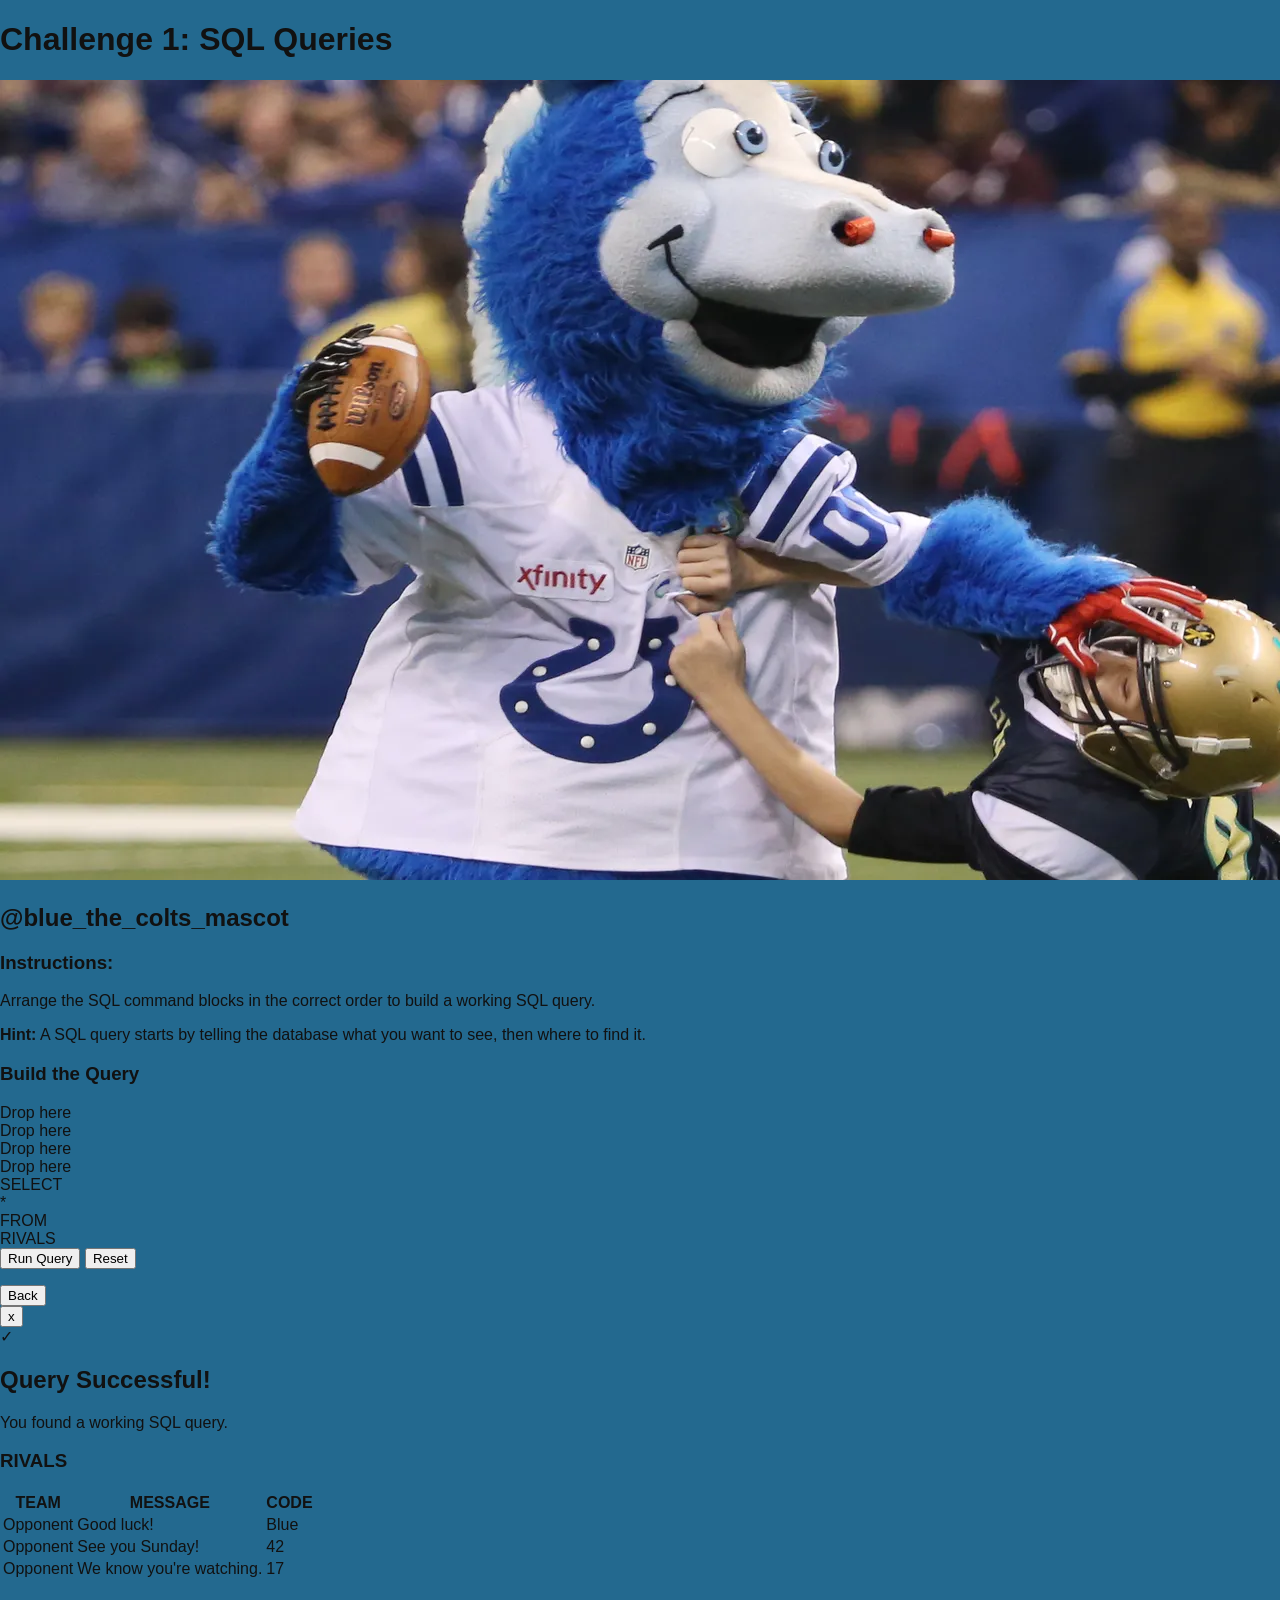
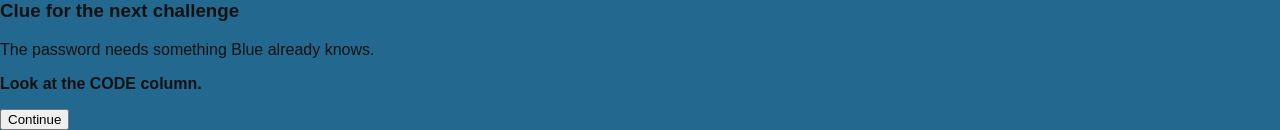
==== challenge1.html @ 8aa00e10 "Add files via upload" ====
<!DOCTYPE html>
<html lang="en">
<head>
    <meta charset="UTF-8">
    <meta name="viewport" content="width=device-width, initial-scale=1.0">
    <title>Blue Social Page - Challenge 1</title>
    <link rel="stylesheet" href="style.css">
    <script src="escape.js" defer></script>
</head>
<body>
    <h1 class="challenge-title">Challenge 1: SQL Queries</h1>

    <main class="challenge-container">
        
        <!-- IMAGE -->
         <img src="images/bluepost1.jpg" alt="Blue the Colts Mascot" class="challenge-image">

        <!-- USERNAME -->
         <h2>@blue_the_colts_mascot</h2>

        <!-- INSTRUCTIONS -->
         <section class="instructions">
            <h3>Instructions:</h3>
            <p>Arrange the SQL command blocks in the correct order to build a working SQL query.</p>
            <p class="hint">
                <strong>Hint:</strong>
                A SQL query starts by telling the database what you want to see, then where to find it.
            </p>
         </section>

         <!-- SQL QUERY AREA -->
          <section class="sql-area">
            <h3>Build the Query</h3>

            <!-- Drop zones -->
             <div class="query-slots" id="querySlots">
                <div class="query-slot" data-position="0">
                    <span>Drop here</span>
                </div>
                <div class="query-slot" data-position="1">
                    <span>Drop here</span>
                </div>
                <div class="query-slot" data-position="2">
                    <span>Drop here</span>
                </div>
                <div class="query-slot" data-position="3">
                    <span>Drop here</span>
                </div>
             </div>

             <!-- Available blocks -->
              <div class="sql-blocks" id="sqlBlocks">
                <div class="sql-block" draggable="true" data-value="SELECT">SELECT</div>
                <div class="sql-block" draggable="true" data-value="*">*</div>
                <div class="sql-block" draggable="true" data-value="FROM">FROM</div>
                <div class="sql-block" draggable="true" data-value="RIVALS">RIVALS</div>
              </div>

              <div class="query-buttons">
                <button type="button" id="runQuery">Run Query</button>
                <button type="button" id="resetQuery">Reset</button>
              </div>
              <p id="queryMessage" class="query-message"></p>
          </section>
    </main>

    <!-- BACK BUTTON -->
     <button type="button" class="back-button" onclick="window.location.href='index.html'">Back</button>

    <!-- SUCCESS POPUP -->
     <div class="popup-overlay" id="successPopup">
        <div class="success-popup">
            <button type="button" class="close-popup" id="closePopup" aria-label="Close">x</button>
            <div class="success-icon">✓</div>

            <h2>Query Successful!</h2>

            <p>You found a working SQL query.</p>

            <!-- FAKE SQL TABLE -->
            <div class="fake-table-container">
                <h3>RIVALS</h3>
                <table>
                    <thead>
                        <tr>
                            <th>TEAM</th>
                            <th>MESSAGE</th>
                            <th>CODE</th>
                        </tr>
                    </thead>
                    <tbody>
                        <tr>
                            <td>Opponent</td>
                            <td>Good luck!</td>
                            <td>Blue</td>
                        </tr>
                        <tr>
                            <td>Opponent</td>
                            <td>See you Sunday!</td>
                            <td>42</td>
                        </tr>
                        <tr>
                            <td>Opponent</td>
                            <td>We know you're watching.</td>
                            <td>17</td>
                        </tr>
                    </tbody>
                </table>
            </div>

            <!-- NEXT CHALLENGE CLUE -->
            <div class="next-clue">
                <h3>Clue for the next challenge</h3>
                <p>The password needs something Blue already knows.</p>
                <p><strong>Look at the CODE column.</strong></p>
            </div>
            <button type="button" class="continue-button" id="continueButton">Continue</button>
        </div>
     </div>
</body>
</html>
---- style.css ----
* {
    box-sizing: border-box;
}

body {
    margin: 0;
    font-family: Arial, Helvetica, sans-serif;
    background-color: #23698f;
    color: #111;
}

.profile {
    max-width: 1050px;
    margin: 0 auto;
    padding: 30px;
}

/* PROFILE HEADER */

.profile-header {
    display: flex;
    align-items: center;
    gap: 40px;
}

.profile-picture {
    width: 250px;
    height: 250px;
    border-radius: 50%;
    object-fit: cover;
    border: 6px solid white;
}

.profile-info {
    flex: 1;
}

.username-row {
    display: flex;
    align-items: center;
    gap: 15px;
}

.username-row h1 {
    background-color: #dce3e8;
    padding: 12px 24px;
    border-radius: 30px;
    margin: 0;
    font-size: 28px;
}

.verified {
    width: 55px;
    height: 55px;
    display: flex;
    align-items: center;
    justify-content: center;
    border-radius: 50%;
    background-color: #3da2ff;
    color: white;
    font-size: 34px;
    font-weight: bold;
}

/* STATS */

.stats {
    margin-top: 30px;
    background-color: #cbd4dc;
    border-radius: 40px;
    padding: 22px;
    display: flex;
    justify-content: space-around;
    text-align: center;
}

.stats div {
    display: flex;
    flex-direction: column;
}

.number {
    font-size: 44px;
    font-weight: bold;
}

/* SCENARIO */

.scenario {
    margin-top: 25px;
    background-color: #cbd4dc;
    border-radius: 35px;
    padding: 25px 30px;
    font-size: 19px;
    line-height: 1.5;
}

.scenario h2 {
    margin-top: 0;
}

/* POSTS */

.post-grid {
    margin-top: 30px;
    display: grid;
    grid-template-columns: repeat(3, 1fr);
    gap: 25px;
}

.post {
    position: relative;
    width: 100%;
    aspect-ratio: 1 / 1;
    overflow: hidden;
    padding: 0;
    border: none;
    border-radius: 32px;
    background-color: #ddd;
}

.post img {
    width: 100%;
    aspect-ratio: 1 / 1;
    object-fit: cover;
    border-radius: 25px;
    background-color: #dce3e8;
}

.challenge {
    cursor: not-allowed;
    transition: transform 0.25s ease, box-shadow 0.25s ease, filter 0.25s ease;
}

.challenge.locked {
    cursor: not-allowed;
    filter: saturate(0.7);
    opacity: 0.7;
}

.challenge.active {
    cursor: pointer;
    transform: translateY(-12px) scale(1.03);
    box-shadow: 0 0 0 5px white, 0 15px 30px rgba(0, 0, 0, 0.3);
    z-index: 5;
}

.challenge.active:hover {
    transform: translateY(-18px) scale(1.05);
    box-shadow: 0 0 0 6px white, 0 20px 35px rgba(0, 0, 0, 0.35);
}

.challenge-label {
    position: absolute;
    top: 12px;
    left: 12px;
    padding: 7px 12px;
    border-radius: 15px;
    background-color: rgba(0, 0, 0, 0.75);
    color: white;
    font-size: 13px;
    font-weight: bold;
    text-transform: uppercase;
}

.challenge.locked .challenge-label {
    display: none;
}

.challenge.complete {
    cursor: default;
    opacity: 0.75;
    filter: saturate(0.7);
}

.challenge.complete::after {
    content: "✓ SOLVED";
    position: absolute;
    top: 12px;
    right: 12px;
    padding: 7px 11px;
    border-radius: 15px;
    background-color: rgba(30, 125, 70, 0.95);
    color: white;
    font-size: 13px;
    font-weight: bold;
}

/* MOBILE */

@media (max-width: 750px) {
    .profile-header {
        flex-direction: column;
        text-align: center;
    }

    .username-row {
        justify-content: center;
    }

    .post-grid {
        grid-template-columns: repeat(2, 1fr);
    }

    .challenge.active {
        transform: translateY(-7px) scale(1.03);
    }
}
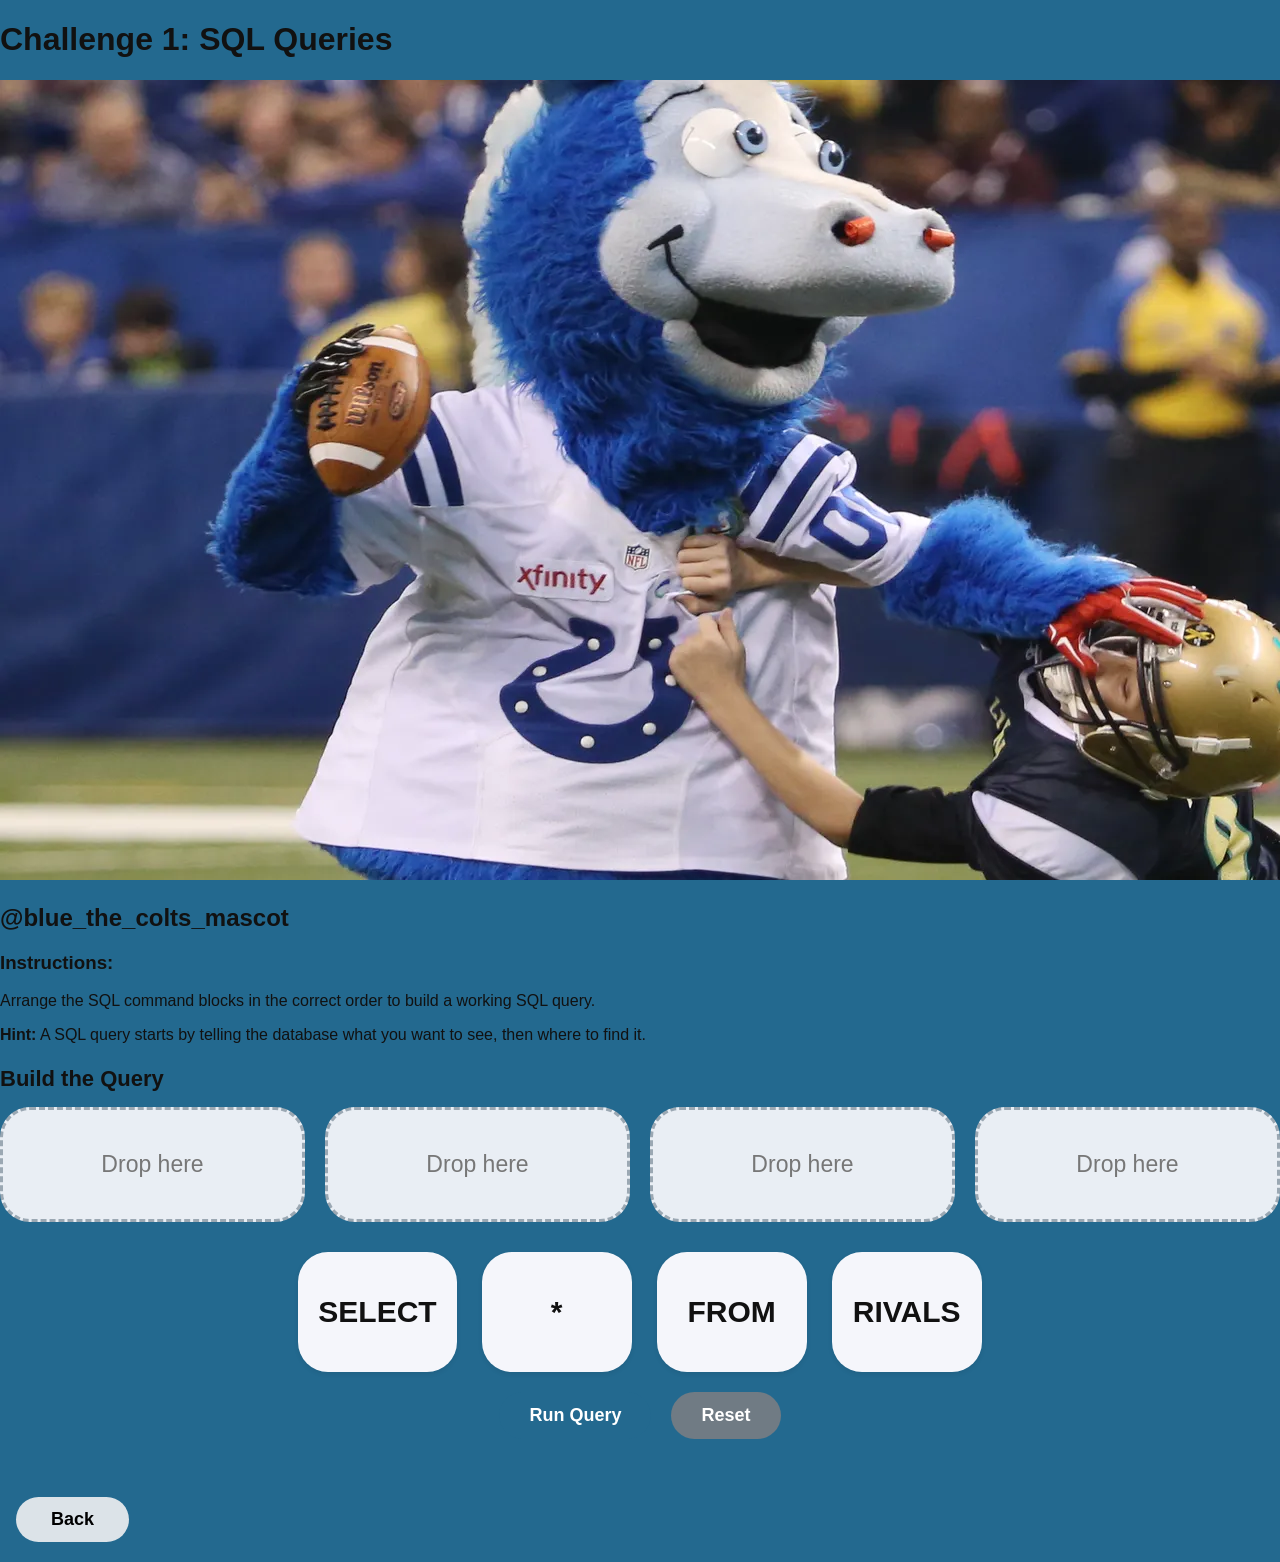
==== commit a54031c1: "Update challenge1.html" ====
--- a/challenge1.html
+++ b/challenge1.html
@@ -118,4 +118,4 @@
         </div>
      </div>
 </body>
-</html>+</html>
--- a/style.css
+++ b/style.css
@@ -186,6 +186,835 @@
     font-weight: bold;
 }
 
+/* CHALLENGE 1 */
+.sql-area {
+    margin-top: 20px;
+}
+
+.sql-area > h3 {
+    margin-bottom: 15px;
+    font-size: 22px;
+}
+
+.query-slots {
+    display: grid;
+    grid-template-columns: repeat(4, 1fr);
+    gap: 20px;
+    margin-bottom: 25px;
+}
+
+.query-slot {
+    display: flex;
+    align-items: center;
+    justify-content: center;
+    min-height: 115px;
+    padding: 10px;
+    border: 3px dashed #9ba8b3;
+    border-radius: 30px;
+    background-color: #e9eef4;
+    color: #777;
+    font-size: 23px;
+    transition: background-color 0.2s ease, border-color 0.2s ease;
+}
+
+.query-slot.drag-over {
+    border-color: #23698f;
+    background-color: #d5e9f5;
+}
+
+.query-slot .sql-block {
+    width: 100%;
+    margin: 0;
+}
+
+.sql-blocks {
+    display: flex;
+    justify-content: center;
+    gap: 25px;
+    flex-wrap: wrap;
+    min-height: 130px;
+    padding: 5px;
+}
+
+.sql-block {
+    display: flex;
+    align-items: center;
+    justify-content: center;
+    min-width: 150px;
+    min-height: 110px;
+    padding: 20px;
+    border-radius: 30px;
+    background-color: #f5f6fb;
+    font-size: 30px;
+    font-weight: bold;
+    cursor: grab;
+    user-select: none;
+    box-shadow: 0 2px 5px rgba(0, 0, 0, 0.08);
+    transition: transform 0.2s ease, box-shadow 0.2s ease;
+}
+
+.sql-block:hover {
+    transform: translateY(-5px);
+    box-shadow: 0 8px 15px rgba(0, 0, 0, 0.15);
+}
+
+.sql-block:active {
+    cursor: grabbing;
+    transform: scale(0.97);
+}
+
+.query-buttons {
+    display: flex;
+    justify-content: center;
+    gap: 20px;
+    margin-top: 15px;
+}
+
+.query-buttons button,
+.continue-button {
+    padding: 13px 30px;
+    border: none;
+    border-radius: 25px;
+    background-color: #23698f;
+    color: white;
+    font-size: 18px;
+    font-weight: bold;
+    cursor: pointer;
+}
+
+.query-buttons button:hover,
+.continue-button:hover {
+    background-color: #174e6d;
+}
+
+#resetQuery {
+    background-color: #707b84;
+}
+
+#resetQuery:hover {
+    background-color: #59636a;
+}
+
+.query-message {
+    min-height: 28px;
+    margin: 15px 0 0;
+    text-align: center;
+    font-size: 18px;
+    font-weight: bold;
+}
+
+.query-message.error {
+    color: #a32121;
+}
+
+.query-message.success {
+    color: #19733c;
+}
+
+.back-button {
+    margin: 15px 0 20px 16px;
+    padding: 12px 35px;
+    border: none;
+    border-radius: 25px;
+    background-color: #dce3e8;
+    font-size: 18px;
+    font-weight: bold;
+    cursor: pointer;
+}
+
+.back-button:hover {
+    background-color: white;
+}
+
+.popup-overlay {
+    position: fixed;
+    inset: 0;
+    display: none;
+    align-items: center;
+    justify-content: center;
+    padding: 20px;
+    background-color: rgba(0, 0, 0, 0.65);
+    z-index: 1000;
+}
+
+.popup-overlay.show {
+    display: flex;
+}
+
+.success-popup {
+    position: relative;
+    width: min(650px, 100%);
+    max-height: 90vh;
+    overflow-y: auto;
+    padding: 35px;
+    border-radius: 35px;
+    background-color: #e1e8ee;
+    text-align: center;
+    box-shadow: 0 20px 50px rgba(0, 0, 0, 0.35);
+    animation: popupAppear 0.25s ease;
+}
+
+@keyframes popupAppear {
+    from {
+        opacity: 0;
+        transform: scale(0.9);
+    }
+    to {
+        opacity: 1;
+        transform: scale(1);
+    }
+}
+
+.success-icon {
+    display: flex;
+    align-items: center;
+    justify-content: center;
+    width: 65px;
+    height: 65px;
+    margin: 0 auto 10px;
+    border-radius: 50%;
+    background-color: #26834a;
+    color: white;
+    font-size: 40px;
+    font-weight: bold;
+}
+
+.success-popup h2 {
+    margin: 5px 0 10px;
+    font-size: 30px;
+}
+
+.success-popup > p {
+    font-size: 18px;
+}
+
+.close-popup {
+    position: absolute;
+    top: 15px;
+    right: 20px;
+    border: none;
+    background: none;
+    font-size: 32px;
+    cursor: pointer;
+    color: #333;
+}
+
+.close-popup:hover {
+    color: #000;
+}
+
+.fake-table-container {
+    margin: 25px 0;
+    padding: 18px;
+    border-radius: 20px;
+    background-color: white;
+}
+
+.fake-table-container h3 {
+    margin: 0 0 12px;
+    text-align: left;
+    font-size: 20px;
+}
+
+table {
+    width: 100%;
+    border-collapse: collapse;
+    font-size: 15px;
+}
+
+th,
+td {
+    padding: 11px;
+    border: 1px solid #aeb8c0;
+    text-align: left;
+}
+
+th {
+    background-color: #23698f;
+    color: white;
+}
+
+td {
+    background-color: #f5f7f9;
+}
+
+.next-clue {
+    margin: 20px 0;
+    padding: 18px;
+    border-radius: 20px;
+    background-color: #fff4c7;
+    border: 2px solid #d6bd5b;
+    text-align: left;
+}
+
+.next-clue h3 {
+    margin-top: 0;
+    font-size: 20px;
+}
+
+.next-clue p {
+    margin: 7px 0;
+    font-size: 17px;
+    line-height: 1.4;
+}
+
+.continue-button {
+    background-color: #19733c;
+}
+
+.continue-button:hover {
+    background-color: #12562c;
+}
+
+/* CHALLENGE 2 */
+.password-area {
+    margin-top: 20px;
+}
+
+.password-columns {
+    display: grid;
+    grid-template-columns: repeat(3, 1fr);
+    gap: 0;
+    margin: 10px auto 8px;
+    max-width: 820px;
+    background-color: white;
+}
+
+.password-column {
+    min-width: 0;
+    border-right: 1px solid #d0d0d0;
+}
+
+.password-column:last-child {
+    border-right: none;
+}
+
+.password-column-header {
+    display: flex;
+    align-items: center;
+    justify-content: center;
+    min-height: 75px;
+    background-color: #0757b8;
+    color: white;
+    font-size: 34px;
+    font-weight: bold;
+    text-align: center;
+}
+
+.password-drop-zone {
+    min-height: 270px;
+    padding: 12px;
+    background-color: #ffffff;
+    transition: background-color 0.2s ease, box-shadow 0.2s ease;
+}
+
+.password-drop-zone.drag-over {
+    background-color: #d8ecfa;
+    box-shadow: inset 0 0 0 4px #23698f;
+}
+
+.drop-message {
+    margin: 15px 0;
+    text-align: center;
+    color: #9a9a9a;
+    font-size: 16px;
+    font-style: italic;
+    pointer-events: none;
+}
+
+.password-drop-zone .password-item {
+    width: 100%;
+    margin-bottom: 8px;
+}
+
+.password-drop-zone .password-item:last-child {
+    margin-bottom: 0;
+}
+
+.password-box {
+    max-width: 860px;
+    margin: 0 auto;
+    padding: 8px 35px;
+    border-radius: 45px;
+    background-color: #f5f6fb;
+    text-align: center;
+}
+
+.password-box h3 {
+    display: inline-block;
+    margin: 0 20px 0 0;
+    font-size: 22px;
+}
+
+.password-options {
+    display: flex;
+    justify-content: center;
+    align-items: center;
+    gap: 10px 28px;
+    flex-wrap: wrap;
+    min-height: 85px;
+    padding: 8px 0;
+}
+
+.password-item {
+    display: inline-flex;
+    align-items: center;
+    justify-content: center;
+    padding: 8px 12px;
+    border-radius: 10px;
+    background-color: transparent;
+    font-size: 17px;
+    font-weight: bold;
+    cursor: grab;
+    user-select: none;
+    transition: transform 0.2s ease, background-color 0.2s ease, box-shadow 0.2s ease;
+}
+
+.password-item:hover {
+    transform: translateY(-3px);
+    background-color: #e2e7ec;
+    box-shadow: 0 3px 8px rgba(0, 0, 0, 0.12);
+}
+
+.password-item:active {
+    cursor: grabbing;
+    transform: scale(0.97);
+}
+
+.password-item.dragging {
+    opacity: 0.45;
+}
+
+.password-drop-zone .password-item {
+    padding: 10px;
+    background-color: #f5f6fb;
+    border-radius: 12px;
+    font-size: 16px;
+    cursor: grab;
+    overflow-wrap: anywhere;
+}
+
+.password-buttons {
+    display: flex;
+    justify-content: center;
+    gap: 20px;
+    margin-top: 15px;
+}
+
+.password-buttons button {
+    padding: 13px 30px;
+    border: none;
+    border-radius: 25px;
+    background-color: #23698f;
+    color: white;
+    font-size: 18px;
+    font-weight: bold;
+    cursor: pointer;
+}
+
+.password-buttons button:hover {
+    background-color: #174e6d;
+}
+
+#resetPasswords {
+    background-color: #707b84;
+}
+
+#resetPasswords:hover {
+    background-color: #59636a;
+}
+
+/* CHALLENGE 3: PHISHING OR REAL ; the container is different here because of the different layout */
+
+.challenge3-container {
+    width: 94%;
+    max-width: 1250px;
+    margin: 30px auto;
+    padding: 25px;
+    box-sizing: border-box;
+}
+
+.challenge3-instructions {
+    margin: 0 0 45px;
+    color: white;
+    font-size: 1.25rem;
+    line-height: 1.5;
+}
+
+.challenge3-instructions h3 {
+    margin-bottom: 3px;
+}
+
+.challenge3-instructions p {
+    margin-top: 0;
+}
+
+.message-game {
+    display: grid;
+    grid-template-columns: 1.3fr 0.9fr;
+    gap: 35px;
+    align-items: stretch;
+}
+
+.inbox-panel {
+    min-width: 0;
+    padding: 20px;
+    background: #cbd4dc;
+    border-radius: 45px;
+    color: #080808;
+}
+
+.inbox-panel > h2 {
+    margin: 0 0 15px;
+    text-align: center;
+    font-size: 1.8rem;
+}
+
+.inbox-profile {
+    display: flex;
+    align-items: center;
+    gap: 16px;
+    margin-bottom: 25px;
+    padding: 0 5px;
+}
+
+.inbox-profile img {
+    width: 105px;
+    height: 105px;
+    flex-shrink: 0;
+    border-radius: 50%;
+    object-fit: cover;
+}
+
+.inbox-profile h3 {
+    overflow-wrap: anywhere;
+    font-size: 1.2rem;
+}
+
+.message-list {
+    display: flex;
+    flex-direction: column;
+    gap: 20px;
+    min-height: 200px;
+}
+
+.message-card {
+    display: flex;
+    align-items: center;
+    gap: 14px;
+    min-width: 0;
+    padding: 4px;
+    border: 2px solid transparent;
+    border-radius: 20px;
+    cursor: grab;
+    transition: background-color 0.15s, border-color 0.15s;
+}
+
+.message-card:hover {
+    background-color: rgba(255, 255, 255, 0.35);
+    border-color: #8c9eac;
+}
+
+.message-card:active {
+    cursor: grabbing;
+}
+
+.message-card.dragging {
+    opacity: 0.45;
+}
+
+.message-card > img {
+    width: 90px;
+    height: 90px;
+    flex: 0 0 90px;
+    border-radius: 50%;
+    object-fit: cover;
+}
+
+.message-content {
+    flex: 1;
+    min-width: 0;
+}
+
+.message-sender {
+    display: inline-block;
+    max-width: 100%;
+    margin-bottom: 8px;
+    padding: 9px 12px;
+    border-radius: 22px;
+    background: white;
+    font-size: 0.95rem;
+    font-weight: bold;
+    overflow-wrap: anywhere;
+}
+
+.message-bubble {
+    padding: 13px 16px;
+    border-radius: 28px;
+    background: white;
+    font-size: 1rem;
+    line-height: 1.45;
+    overflow-wrap: anywhere;
+}
+
+/* CHALLENGE 3: PHISHING OR REAL ; the container is different here because of the different layout */
+
+.challenge3-container {
+    width: 94%;
+    max-width: 1250px;
+    margin: 30px auto;
+    padding: 25px;
+    box-sizing: border-box;
+}
+
+.challenge3-instructions {
+    margin: 0 0 45px;
+    color: white;
+    font-size: 1.25rem;
+    line-height: 1.5;
+}
+
+.challenge3-instructions h3 {
+    margin-bottom: 3px;
+}
+
+.challenge3-instructions p {
+    margin-top: 0;
+}
+
+.message-game {
+    display: grid;
+    grid-template-columns: 1.3fr 0.9fr;
+    gap: 35px;
+    align-items: stretch;
+}
+
+.inbox-panel {
+    min-width: 0;
+    padding: 20px;
+    background: #cbd4dc;
+    border-radius: 45px;
+    color: #080808;
+}
+
+.inbox-panel > h2 {
+    margin: 0 0 15px;
+    text-align: center;
+    font-size: 1.8rem;
+}
+
+.inbox-profile {
+    display: flex;
+    align-items: center;
+    gap: 16px;
+    margin-bottom: 25px;
+    padding: 0 5px;
+}
+
+.inbox-profile img {
+    width: 105px;
+    height: 105px;
+    flex-shrink: 0;
+    border-radius: 50%;
+    object-fit: cover;
+}
+
+.inbox-profile h3 {
+    overflow-wrap: anywhere;
+    font-size: 1.2rem;
+}
+
+.message-list {
+    display: flex;
+    flex-direction: column;
+    gap: 20px;
+    min-height: 200px;
+}
+
+.message-card {
+    display: flex;
+    align-items: center;
+    gap: 14px;
+    min-width: 0;
+    padding: 4px;
+    border: 2px solid transparent;
+    border-radius: 20px;
+    cursor: grab;
+    transition: background-color 0.15s, border-color 0.15s;
+}
+
+.message-card:hover {
+    background-color: rgba(255, 255, 255, 0.35);
+    border-color: #8c9eac;
+}
+
+.message-card:active {
+    cursor: grabbing;
+}
+
+.message-card.dragging {
+    opacity: 0.45;
+}
+
+.message-card > img {
+    width: 90px;
+    height: 90px;
+    flex: 0 0 90px;
+    border-radius: 50%;
+    object-fit: cover;
+}
+
+.message-content {
+    flex: 1;
+    min-width: 0;
+}
+
+.message-sender {
+    display: inline-block;
+    max-width: 100%;
+    margin-bottom: 8px;
+    padding: 9px 12px;
+    border-radius: 22px;
+    background: white;
+    font-size: 0.95rem;
+    font-weight: bold;
+    overflow-wrap: anywhere;
+}
+
+.message-bubble {
+    padding: 13px 16px;
+    border-radius: 28px;
+    background: white;
+    font-size: 1rem;
+    line-height: 1.45;
+    overflow-wrap: anywhere;
+}
+
+.sorting-panels {
+    display: flex;
+    flex-direction: column;
+    gap: 20px;
+    min-width: 0;
+    padding-top: 25px;
+}
+
+.sorting-panel {
+    min-width: 0;
+    min-height: 290px;
+    padding: 20px;
+    border-radius: 45px;
+    background: #cbd4dc;
+    color: #080808;
+}
+
+.sorting-panel h2 {
+    margin: 0 0 10px;
+    text-align: center;
+    font-size: 1.7rem;
+}
+
+.message-drop-zone {
+    display: flex;
+    flex-direction: colunn;
+    gap: 12px;
+    min-height: 175px;
+    padding: 10px 0;
+    border: 2px dashed transparent;
+    border-radius: 20px;
+    transition: background-color 0.15s, border-color 0.15s;
+}
+
+.message-drop-zone.drag-over {
+    border-color: #23698f;
+    background: rgba(255, 255, 255, 0.55);
+}
+
+.drop-message {
+    margin: auto;
+    padding: 12px;
+    color: #596875;
+    text-align: center;
+    font-size: 0.95rem;
+}
+
+.message-drop-zone .message-card {
+    align-items: flex-start;
+    gap: 8px;
+    padding: 2px;
+}
+
+.message-drop-zone .message-card > img {
+    width: 55px;
+    height: 55px;
+    flex-basis: 55px;
+}
+
+.message-drop-zone .message_sender {
+    margin-bottom: 5px;
+    padding: 6px 9px;
+    font-size: 0.75rem;
+}
+
+.message-drop-zone .message-bubble {
+    padding: 9px 11px;
+    border-radius: 20px;
+    font-size: 0.78rem;
+    line-height: 1.35;
+}
+
+.message-buttons {
+    display: flex;
+    justify-content: center;
+    flex-wrap: wrap;
+    gap: 15px;
+    margin: 25px 0 10px;
+}
+
+.message-buttons button {
+    padding: 12px 24px;
+    border: none;
+    border-radius: 25px;
+    background: #cbd4dc;
+    color: #080808;
+    font-size: 1rem;
+    font-weight: bold;
+    cursor: pointer;
+}
+
+.message-buttons button:hover {
+    background: white;
+}
+
+#messageResult {
+    text-align: center;
+    font-weight: bold;
+}
+
+/* FINAL HOMEPAGE SUCCESS POPUP */
+
+#finalSuccessPopup .success-popup {
+    width: 90%;
+    max-width: 600px;
+    box-sizing: border-box;
+}
+
+#finalSuccessPopup .success-icon {
+    margin-bottom: 15px;
+}
+
+#finalSuccessPopup h2 {
+    margin-bottom: 15px;
+}
+
+#finalSuccessPopup p {
+    line-height: 1.6;
+}
+
+#restartEscapeRoom {
+    margin-top: 15px;
+    cursor: pointer;
+}
+
 /* MOBILE */
 
 @media (max-width: 750px) {
@@ -205,4 +1034,134 @@
     .challenge.active {
         transform: translateY(-7px) scale(1.03);
     }
-}
+
+    .challenge-container {
+        width: calc(100% - 20px);
+        padding: 25px;
+        border-radius: 30px;
+    }
+    
+    .challenge-image {
+        height: 250px;
+        border-radius: 25px;
+    }
+
+    .instructions p {
+        font-size: 18px;
+    }
+
+    .query-slots {
+        grid-template-columns: repeat(2, 1fr);
+        gap: 12px;
+    }
+
+    .sql-block {
+        min-width: 120px;
+        min-height: 80px;
+        font-size: 22px;
+    }
+
+    .query-buttons {
+        flex-direction: column;
+    }
+
+    .query-buttons button {
+        width: 100%;
+    }
+    
+    .password-columns {
+        grid-template-columns: 1fr;
+    }
+
+    .password-column {
+        border-right: none;
+        border-bottom: 1px solid #d0d0d0;
+    }
+
+    .password-column:last-child {
+        border-bottom: none;
+    }
+
+    .password-drop-zone {
+        min-height: 150px;
+    }
+
+    .password-column-header {
+        min-height: 60px;
+        font-size: 28px;
+    }
+
+    .password-box {
+        padding: 12px 20px;
+        border-radius: 30px;
+    }
+
+    .password-options {
+        gap: 6px 12px;
+    }
+
+    .password-buttons {
+        flex-direction: column;
+    }
+
+    .password-buttons button {
+        width: 100%;
+    }
+}
+
+@media (max-width: 850px) {
+    .message-game {
+        grid-template-columns: 1fr;
+        gap: 25px;
+    }
+
+    .sorting-panels {
+        padding-top: 0;
+    }
+
+    .sorting-panel {
+        min-height: 220px;
+    }
+}
+
+@media (max-width: 500px) {
+    .challenge3-container {
+        width: 100%;
+        padding: 12px;
+    }
+
+    .challenge3-instructions {
+        font-size: 1rem;
+        margin-bottom: 25px;
+    }
+
+    .inbox-panel,
+    .sorting-panel {
+        padding: 14px;
+        border-radius: 28px;
+    }
+
+    .inbox-profile img {
+        width: 75px;
+        height: 75px;
+    }
+
+    .inbox-profile h3 {
+        font-size: 1rem;
+    }
+
+    .message-card {
+        gap: 8px;
+    }
+
+    .message-card > img {
+        width: 60px;
+        height: 60px;
+        flex-basis: 60px;
+    }
+
+    .message-bubble {
+        padding: 10px 12px;
+        font-size: 0.9rem;
+    }
+}
